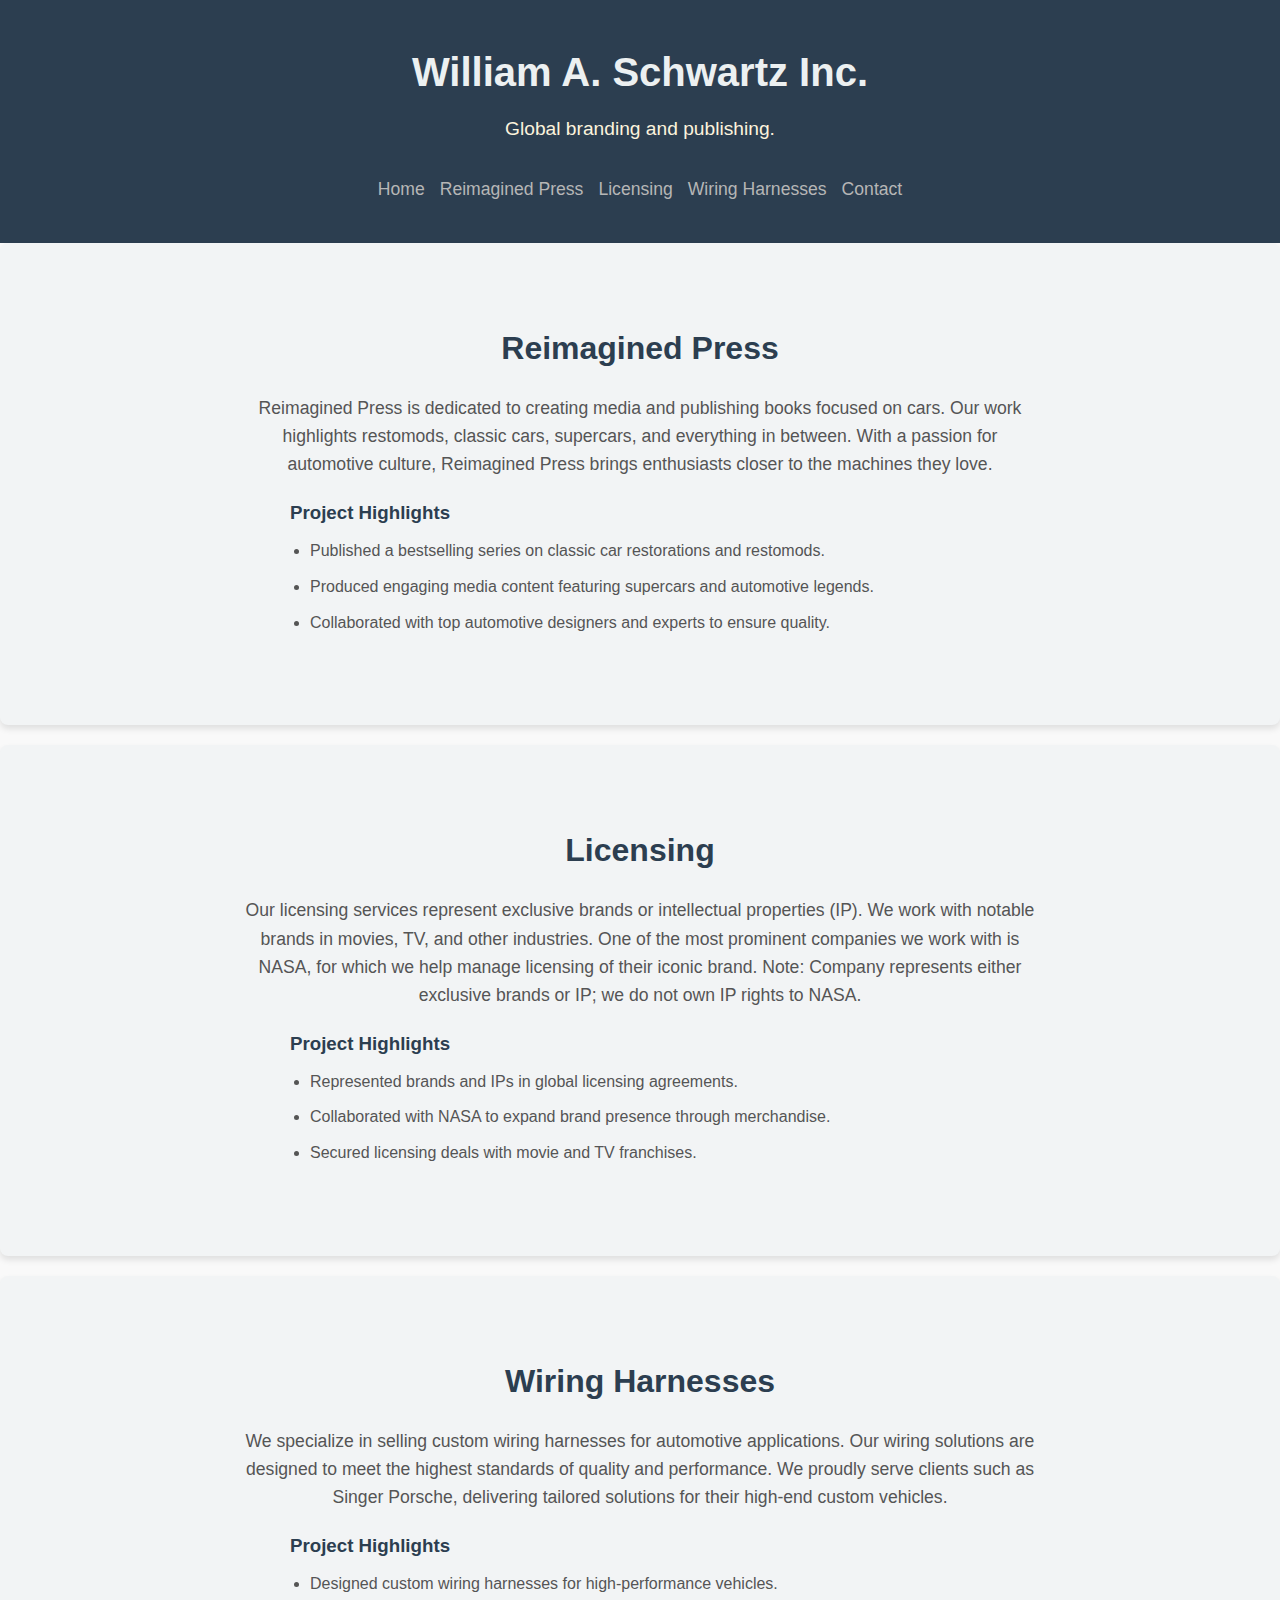
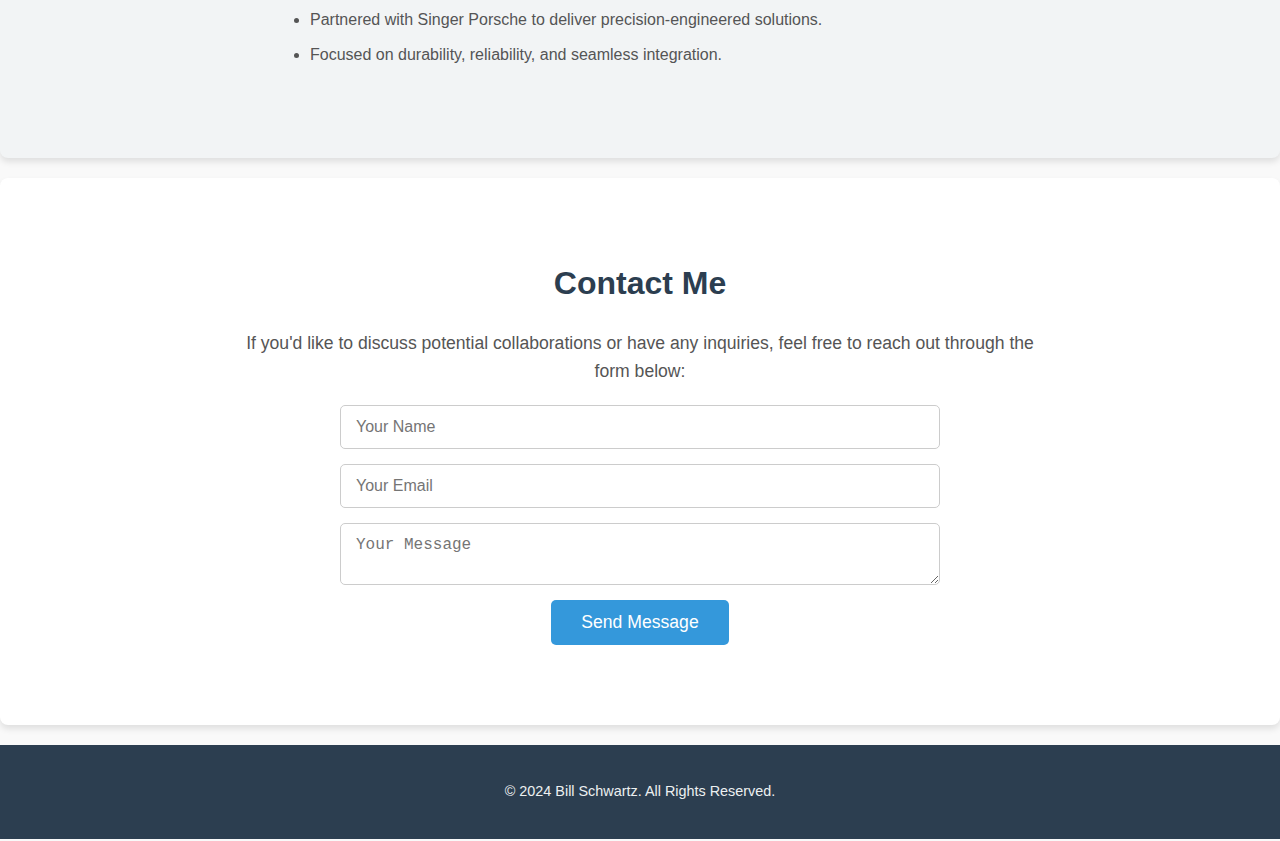
==== index.html @ df6bf5cb "initial commit" ====
<!DOCTYPE html>
<html lang="en">
<head>
    <meta charset="UTF-8">
    <meta name="viewport" content="width=device-width, initial-scale=1.0">
    <title>Bill Schwartz</title>
    <meta name="description" content="Bill Schwartz's professional portfolio showcasing Reimagined Press, Licensing, and Wiring Harnesses projects.">
    <link rel="stylesheet" href="style.css">
</head>

<body>
    <!-- Header -->
    <header>
        <div class="container">
            <h1>William A. Schwartz Inc.</h1>
            <p>Global branding and publishing.</p>
            <nav>
                <ul>
                    <li><a href="#home">Home</a></li>
                    <li><a href="#reimagined-press">Reimagined Press</a></li>
                    <li><a href="#licensing">Licensing</a></li>
                    <li><a href="#wiring-harnesses">Wiring Harnesses</a></li>
                    <li><a href="#contact">Contact</a></li>
                </ul>
            </nav>
        </div>
    </header>

    <!-- Reimagined Press Section -->
    <section id="reimagined-press" class="project-section">
        <div class="container">
            <h2>Reimagined Press</h2>
            <p>Reimagined Press is dedicated to creating media and publishing books focused on cars. Our work highlights restomods, classic cars, supercars, and everything in between. With a passion for automotive culture, Reimagined Press brings enthusiasts closer to the machines they love.</p>
            <div class="project-details">
                <h3>Project Highlights</h3>
                <ul>
                    <li>Published a bestselling series on classic car restorations and restomods.</li>
                    <li>Produced engaging media content featuring supercars and automotive legends.</li>
                    <li>Collaborated with top automotive designers and experts to ensure quality.</li>
                </ul>
            </div>
        </div>
    </section>

    <!-- Licensing Section -->
    <section id="licensing" class="project-section">
        <div class="container">
            <h2>Licensing</h2>
            <p>Our licensing services represent exclusive brands or intellectual properties (IP). We work with notable brands in movies, TV, and other industries. One of the most prominent companies we work with is NASA, for which we help manage licensing of their iconic brand. Note: Company represents either exclusive brands or IP; we do not own IP rights to NASA.</p>
            <div class="project-details">
                <h3>Project Highlights</h3>
                <ul>
                    <li>Represented brands and IPs in global licensing agreements.</li>
                    <li>Collaborated with NASA to expand brand presence through merchandise.</li>
                    <li>Secured licensing deals with movie and TV franchises.</li>
                </ul>
            </div>
        </div>
    </section>

    <!-- Wiring Harnesses Section -->
    <section id="wiring-harnesses" class="project-section">
        <div class="container">
            <h2>Wiring Harnesses</h2>
            <p>We specialize in selling custom wiring harnesses for automotive applications. Our wiring solutions are designed to meet the highest standards of quality and performance. We proudly serve clients such as Singer Porsche, delivering tailored solutions for their high-end custom vehicles.</p>
            <div class="project-details">
                <h3>Project Highlights</h3>
                <ul>
                    <li>Designed custom wiring harnesses for high-performance vehicles.</li>
                    <li>Partnered with Singer Porsche to deliver precision-engineered solutions.</li>
                    <li>Focused on durability, reliability, and seamless integration.</li>
                </ul>
            </div>
        </div>
    </section>

    <!-- Contact Section -->
    <section id="contact">
        <div class="container">
            <h2>Contact Me</h2>
            <p>If you'd like to discuss potential collaborations or have any inquiries, feel free to reach out through the form below:</p>
            <form action="https://formspree.io/f/your-form-id" method="POST">
                <input type="text" name="name" placeholder="Your Name" required>
                <input type="email" name="_replyto" placeholder="Your Email" required>
                <textarea name="message" placeholder="Your Message" required></textarea>
                <button type="submit">Send Message</button>
            </form>
        </div>
    </section>

    <!-- Footer -->
    <footer>
        <div class="container">
            <p>&copy; 2024 Bill Schwartz. All Rights Reserved.</p>
        </div>
    </footer>
</body>
</html>
---- style.css ----
/* Reset and General Styles */
* {
    margin: 0;
    padding: 0;
    box-sizing: border-box;
}

body {
    font-family: 'Segoe UI', Tahoma, Geneva, Verdana, sans-serif;
    line-height: 1.6;
    color: #333;
    background-color: #f9f9f9;
}

.container {
    width: 90%;
    max-width: 1200px;
    margin: 0 auto;
    padding: 20px 0;
}

/* Header */
header {
    background: #2c3e50;
    color: #ecf0f1;
    padding: 20px 0;
    text-align: center;
}

header h1 {
    margin: 0;
    font-size: 2.5rem;
}

header p {
    margin: 10px 0;
    font-size: 1.2rem;
    color: #fcf3dd;
}

header nav ul {
    list-style: none;
    padding: 0;
    margin: 20px 0 0;
    display: inline-flex;
    gap: 15px;
}

header nav ul li {
    margin: 0;
}

header nav ul li a {
    text-decoration: none;
    color: #b6b6b6;
    font-size: 1.1rem;
    transition: color 0.3s;
}

header nav ul li a:hover {
    color: #ffffff;
}


nav ul {
    display: flex;
    justify-content: center;
    list-style: none;
}

nav ul li {
    margin: 0 15px;
}

nav ul li a {
    color: #ecf0f1;
    text-decoration: none;
    font-size: 1.1rem;
    transition: color 0.3s ease;
}

nav ul li a:hover {
    color: #3498db;
}

/* Sections */
section {
    padding: 60px 0;
    background: #fff;
    margin-bottom: 20px;
    border-radius: 8px;
    box-shadow: 0 4px 6px rgba(0, 0, 0, 0.1);
}

section h2 {
    text-align: center;
    margin-bottom: 20px;
    font-size: 2rem;
    color: #2c3e50;
}

section p {
    max-width: 800px;
    margin: 0 auto 20px;
    text-align: center;
    font-size: 1.1rem;
    color: #555;
}

/* Project Sections */
.project-section {
    background: #f2f4f5;
}

.project-details {
    max-width: 700px;
    margin: 20px auto 0;
    text-align: left;
}

.project-details h3 {
    margin-bottom: 10px;
    color: #2c3e50;
}

.project-details ul {
    list-style-type: disc;
    padding-left: 20px;
}

.project-details ul li {
    margin-bottom: 10px;
    font-size: 1rem;
    color: #555;
}

/* Contact Form */
#contact form {
    display: flex;
    flex-direction: column;
    align-items: center;
    max-width: 600px;
    margin: 0 auto;
}

#contact input,
#contact textarea {
    width: 100%;
    padding: 12px 15px;
    margin-bottom: 15px;
    border: 1px solid #ccc;
    border-radius: 5px;
    font-size: 1rem;
    transition: border-color 0.3s ease;
}

#contact input:focus,
#contact textarea:focus {
    border-color: #3498db;
    outline: none;
}

#contact button {
    padding: 12px 30px;
    border: none;
    border-radius: 5px;
    background: #3498db;
    color: #fff;
    font-size: 1.1rem;
    cursor: pointer;
    transition: background 0.3s ease;
}

#contact button:hover {
    background: #2980b9;
}

/* Footer */
footer {
    background: #2c3e50;
    color: #ecf0f1;
    text-align: center;
    padding: 15px 0;
    font-size: 0.9rem;
}

/* Responsive Design */
@media (max-width: 768px) {
    nav ul {
        flex-direction: column;
        align-items: center;
    }

    nav ul li {
        margin: 10px 0;
    }

    .portfolio-grid {
        flex-direction: column;
    }

    .portfolio-item {
        max-width: 100%;
    }

    section {
        padding: 40px 0;
    }
}
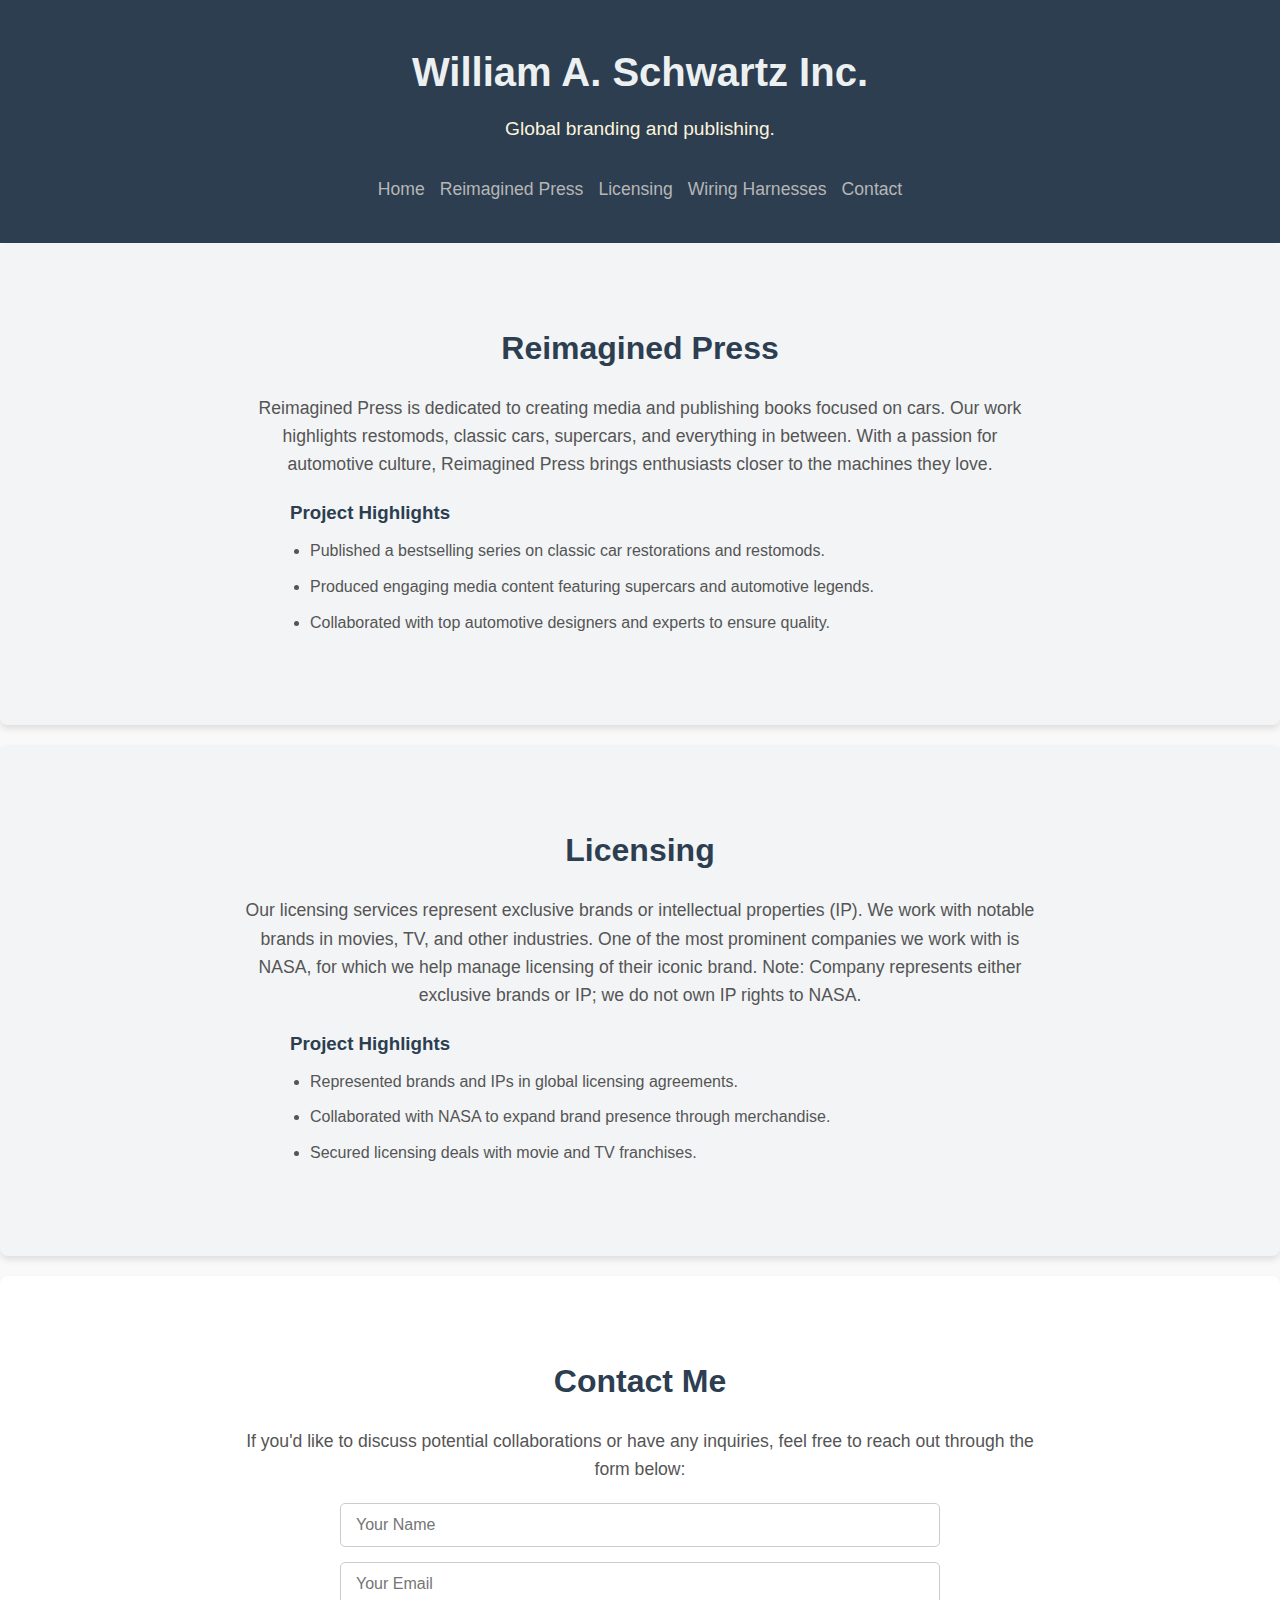
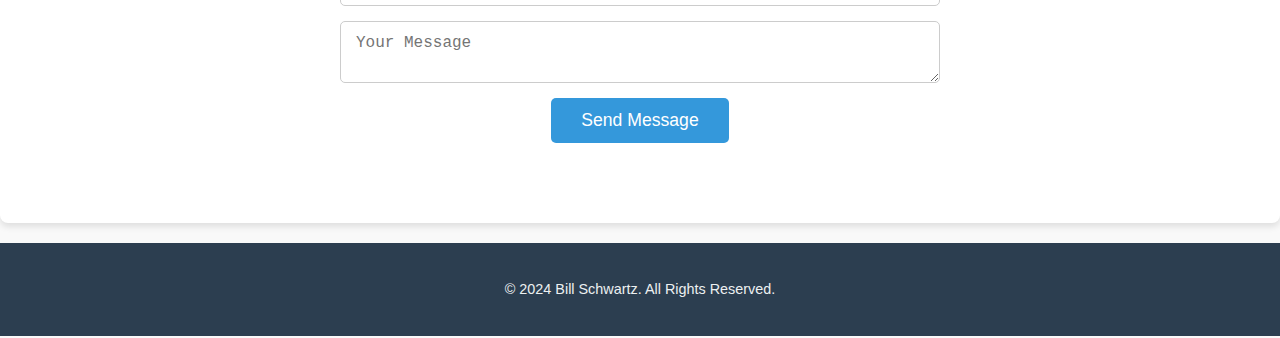
==== commit 013e014b: "Update index.html" ====
--- a/index.html
+++ b/index.html
@@ -58,22 +58,6 @@
         </div>
     </section>
 
-    <!-- Wiring Harnesses Section -->
-    <section id="wiring-harnesses" class="project-section">
-        <div class="container">
-            <h2>Wiring Harnesses</h2>
-            <p>We specialize in selling custom wiring harnesses for automotive applications. Our wiring solutions are designed to meet the highest standards of quality and performance. We proudly serve clients such as Singer Porsche, delivering tailored solutions for their high-end custom vehicles.</p>
-            <div class="project-details">
-                <h3>Project Highlights</h3>
-                <ul>
-                    <li>Designed custom wiring harnesses for high-performance vehicles.</li>
-                    <li>Partnered with Singer Porsche to deliver precision-engineered solutions.</li>
-                    <li>Focused on durability, reliability, and seamless integration.</li>
-                </ul>
-            </div>
-        </div>
-    </section>
-
     <!-- Contact Section -->
     <section id="contact">
         <div class="container">
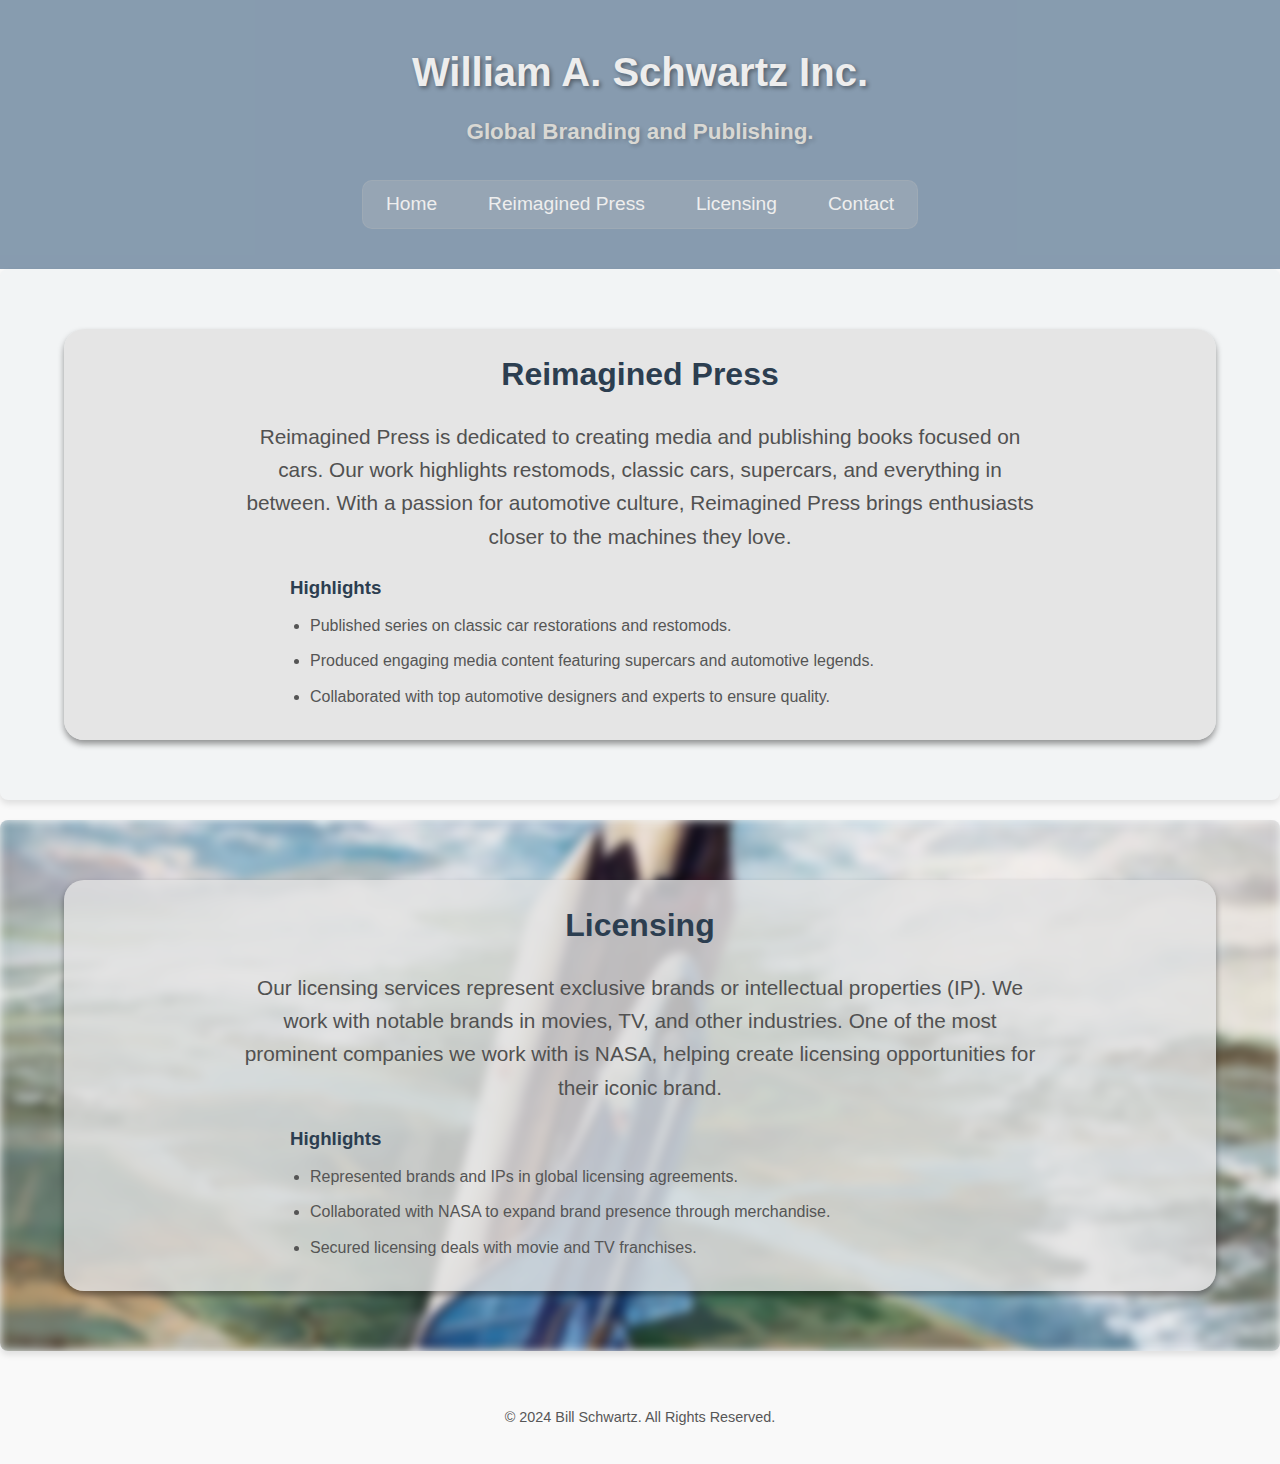
==== commit 3c6df3b5: "Images and different pages" ====
--- a/index.html
+++ b/index.html
@@ -12,15 +12,16 @@
     <!-- Header -->
     <header>
         <div class="container">
-            <h1>William A. Schwartz Inc.</h1>
-            <p>Global branding and publishing.</p>
+            <a href="index.html" class="header-link">
+                <h1>William A. Schwartz Inc.</h1>
+                <p>Global Branding and Publishing.</p>
+            </a>
             <nav>
                 <ul>
-                    <li><a href="#home">Home</a></li>
-                    <li><a href="#reimagined-press">Reimagined Press</a></li>
-                    <li><a href="#licensing">Licensing</a></li>
-                    <li><a href="#wiring-harnesses">Wiring Harnesses</a></li>
-                    <li><a href="#contact">Contact</a></li>
+                    <li><a href="index.html">Home</a></li>
+                    <li><a href="press.html">Reimagined Press</a></li>
+                    <li><a href="licensing.html">Licensing</a></li>
+                    <li><a href="contact.html">Contact</a></li>
                 </ul>
             </nav>
         </div>
@@ -29,48 +30,40 @@
     <!-- Reimagined Press Section -->
     <section id="reimagined-press" class="project-section">
         <div class="container">
-            <h2>Reimagined Press</h2>
-            <p>Reimagined Press is dedicated to creating media and publishing books focused on cars. Our work highlights restomods, classic cars, supercars, and everything in between. With a passion for automotive culture, Reimagined Press brings enthusiasts closer to the machines they love.</p>
-            <div class="project-details">
-                <h3>Project Highlights</h3>
-                <ul>
-                    <li>Published a bestselling series on classic car restorations and restomods.</li>
-                    <li>Produced engaging media content featuring supercars and automotive legends.</li>
-                    <li>Collaborated with top automotive designers and experts to ensure quality.</li>
-                </ul>
-            </div>
+            <a href="press.html" class="project-link">
+                <h2>Reimagined Press</h2>
+                <p>Reimagined Press is dedicated to creating media and publishing books focused on cars. Our work highlights restomods, classic cars, supercars, and everything in between. With a passion for automotive culture, Reimagined Press brings enthusiasts closer to the machines they love.</p>
+                <div class="project-details">
+                    <h3>Highlights</h3>
+                    <ul>
+                        <li>Published series on classic car restorations and restomods.</li>
+                        <li>Produced engaging media content featuring supercars and automotive legends.</li>
+                        <li>Collaborated with top automotive designers and experts to ensure quality.</li>
+                    </ul>
+                </div>
+            </a>
         </div>
     </section>
 
     <!-- Licensing Section -->
     <section id="licensing" class="project-section">
         <div class="container">
-            <h2>Licensing</h2>
-            <p>Our licensing services represent exclusive brands or intellectual properties (IP). We work with notable brands in movies, TV, and other industries. One of the most prominent companies we work with is NASA, for which we help manage licensing of their iconic brand. Note: Company represents either exclusive brands or IP; we do not own IP rights to NASA.</p>
-            <div class="project-details">
-                <h3>Project Highlights</h3>
-                <ul>
-                    <li>Represented brands and IPs in global licensing agreements.</li>
-                    <li>Collaborated with NASA to expand brand presence through merchandise.</li>
-                    <li>Secured licensing deals with movie and TV franchises.</li>
-                </ul>
-            </div>
+            <a href="licensing.html" class="project-link">
+                <h2>Licensing</h2>
+                <p>Our licensing services represent exclusive brands or intellectual properties (IP). We work with notable brands in movies, TV, and other industries. One of the most prominent companies we work with is NASA, helping create licensing opportunities for their iconic brand.</p>
+                <div class="project-details">
+                    <h3>Highlights</h3>
+                    <ul>
+                        <li>Represented brands and IPs in global licensing agreements.</li>
+                        <li>Collaborated with NASA to expand brand presence through merchandise.</li>
+                        <li>Secured licensing deals with movie and TV franchises.</li>
+                    </ul>
+                </div>
+            </a>
         </div>
     </section>
+    
 
-    <!-- Contact Section -->
-    <section id="contact">
-        <div class="container">
-            <h2>Contact Me</h2>
-            <p>If you'd like to discuss potential collaborations or have any inquiries, feel free to reach out through the form below:</p>
-            <form action="https://formspree.io/f/your-form-id" method="POST">
-                <input type="text" name="name" placeholder="Your Name" required>
-                <input type="email" name="_replyto" placeholder="Your Email" required>
-                <textarea name="message" placeholder="Your Message" required></textarea>
-                <button type="submit">Send Message</button>
-            </form>
-        </div>
-    </section>
 
     <!-- Footer -->
     <footer>
--- a/style.css
+++ b/style.css
@@ -21,8 +21,8 @@
 
 /* Header */
 header {
-    background: #2c3e50;
-    color: #ecf0f1;
+    background: #31557791;
+    color: #e7e7e7;
     padding: 20px 0;
     text-align: center;
 }
@@ -30,12 +30,15 @@
 header h1 {
     margin: 0;
     font-size: 2.5rem;
+    text-shadow: 2px 2px 4px rgba(0, 0, 0, .4);
 }
 
 header p {
+    color: #d9d8d3;
+    font-weight: bold;
     margin: 10px 0;
-    font-size: 1.2rem;
-    color: #fcf3dd;
+    font-size: 1.4rem;
+    text-shadow: 2px 2px 4px rgba(0, 0, 0, .2);
 }
 
 header nav ul {
@@ -43,7 +46,19 @@
     padding: 0;
     margin: 20px 0 0;
     display: inline-flex;
-    gap: 15px;
+    gap: 35px;
+    /* line below */
+    padding: 8px;
+    padding-left: 15px;
+    padding-right: 15px;
+    border: 1px solid #b6b6b644;
+    border-radius: 10px;
+    background-color: #c9c9c93c;
+}
+
+.header-link {
+    text-decoration: none;
+    color: #ededed;
 }
 
 header nav ul li {
@@ -52,15 +67,16 @@
 
 header nav ul li a {
     text-decoration: none;
-    color: #b6b6b6;
-    font-size: 1.1rem;
-    transition: color 0.3s;
+    color: #eeeeee;
+    font-size: 1.2rem;
+    transition: ease-in 0.2s;
+    padding: 8px;
 }
 
 header nav ul li a:hover {
-    color: #ffffff;
-}
-
+    border-radius: 5px;
+    color: #959595;
+}
 
 nav ul {
     display: flex;
@@ -103,8 +119,8 @@
     max-width: 800px;
     margin: 0 auto 20px;
     text-align: center;
-    font-size: 1.1rem;
-    color: #555;
+    font-size: 1.3rem;
+    color: #515151;
 }
 
 /* Project Sections */
@@ -133,6 +149,81 @@
     font-size: 1rem;
     color: #555;
 }
+
+.project-link {
+    text-decoration: none; /* Remove underline from link */
+}
+
+#reimagined-press {
+    position: relative;
+    overflow: hidden; /* Ensures pseudo-element doesn’t spill outside */
+}
+
+#reimagined-press::before {
+    content: '';
+    position: absolute;
+    top: 0;
+    left: 0;
+    width: 100%;
+    height: 100%;
+    background-image: url(./assets/Reimagined_Press_BG.png);
+    background-size: cover; /* Adjust as needed */
+    background-position: center;
+    background-repeat: no-repeat;
+    /* filter: blur(5px); */
+    z-index: 1;
+}
+
+#reimagined-press .container {
+    position: relative;
+    z-index: 2; /* Keeps content above the blurred background */
+    background-color: #e2e2e2d0; /* Default semi-transparent gray */
+    border-radius: 20px;
+    transition: background-color 0.2s ease-in-out; /* Smooth transition */
+    box-shadow: 0 4px 6px rgba(0, 0, 0, 0.4);
+}
+
+#reimagined-press .container:hover {
+    background-color: #dcdcdceb; /* Slightly darker gray on hover */
+    cursor: pointer;
+}
+
+
+#licensing {
+    position: relative;
+    overflow: hidden; /* Ensures pseudo-element doesn’t spill outside */
+}
+
+#licensing::before {
+    content: '';
+    position: absolute;
+    top: 0;
+    left: 0;
+    width: 100%;
+    height: 100%;
+    background-image: url(./assets/Licensing_BG.jpg);
+    background-size: cover; /* Adjust as needed */
+    background-position: center;
+    background-repeat: no-repeat;
+    filter: blur(5px);
+    z-index: 1;
+}
+
+#licensing .container {
+    position: relative;
+    z-index: 2; /* Keeps content above the blurred background */
+    background-color: #e2e2e2d0; /* Default semi-transparent gray */
+    border-radius: 20px;
+    transition: background-color 0.2s ease-in-out; /* Smooth transition */
+    box-shadow: 0 4px 6px rgba(0, 0, 0, 0.4);
+}
+
+#licensing .container:hover {
+    background-color: #dcdcdcf4; /* Slightly darker gray on hover */
+    cursor: pointer;
+}
+
+
 
 /* Contact Form */
 #contact form {
@@ -177,8 +268,7 @@
 
 /* Footer */
 footer {
-    background: #2c3e50;
-    color: #ecf0f1;
+    color: #575757;
     text-align: center;
     padding: 15px 0;
     font-size: 0.9rem;
